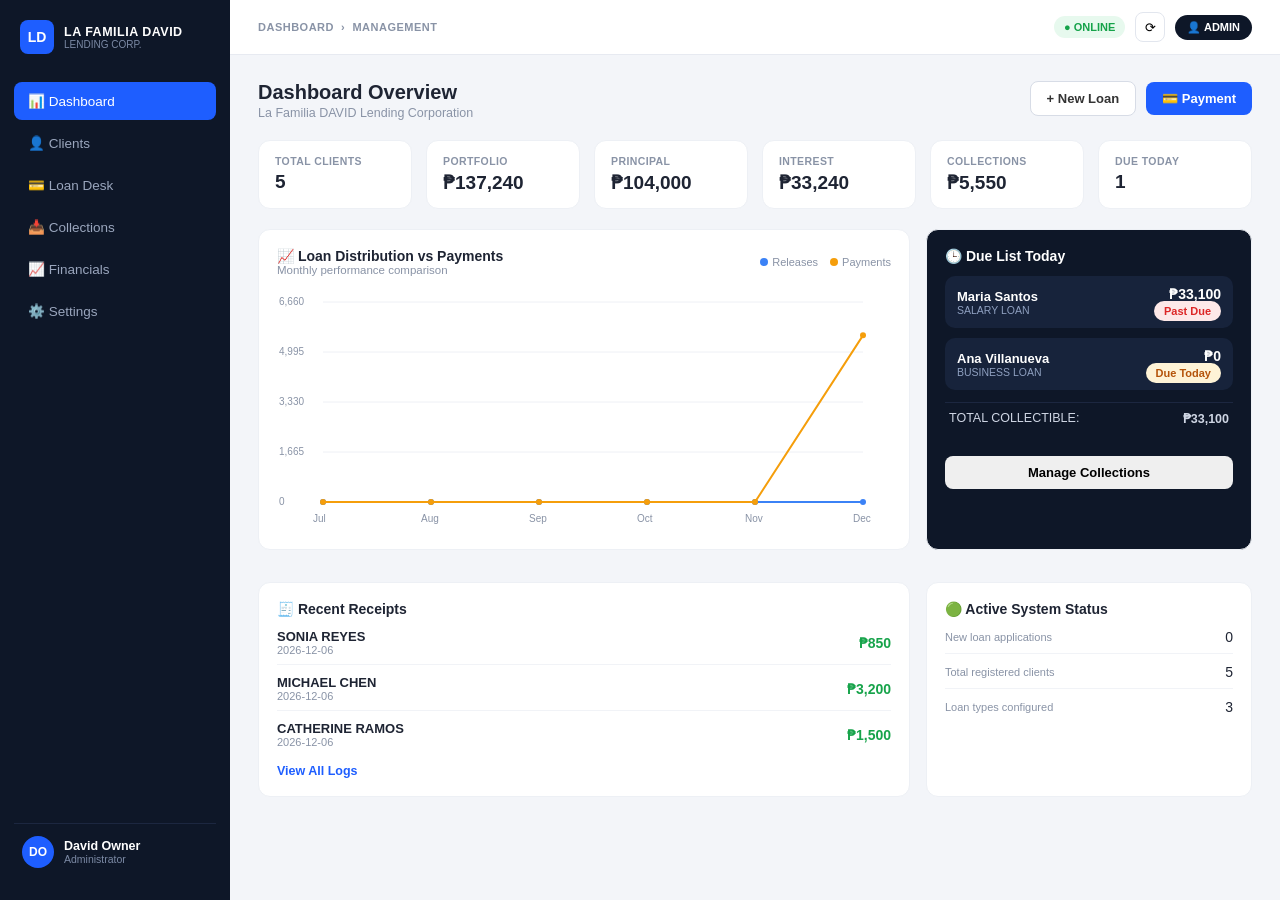
==== index.html @ 4ecd2c95 "Add files via upload" ====
<!DOCTYPE html>
<html lang="en">
<head>
<meta charset="UTF-8">
<meta name="viewport" content="width=device-width, initial-scale=1.0">
<title>La Familia David Lending Corp</title>
<link rel="stylesheet" href="style.css">
</head>
<body>
<div class="app">

  <!-- SIDEBAR -->
  <aside class="sidebar">
    <div class="brand">
      <div class="brand-logo">LD</div>
      <div class="brand-text">
        <div class="brand-title">LA FAMILIA DAVID</div>
        <div class="brand-sub">LENDING CORP.</div>
      </div>
    </div>
    <nav class="nav">
      <button class="nav-item active" data-view="dashboard">📊 Dashboard</button>
      <button class="nav-item" data-view="clients">👤 Clients</button>
      <button class="nav-item" data-view="loandesk">💳 Loan Desk</button>
      <button class="nav-item" data-view="collections">📥 Collections</button>
      <button class="nav-item" data-view="financials">📈 Financials</button>
      <button class="nav-item" data-view="settings">⚙️ Settings</button>
    </nav>
    <div class="sidebar-footer">
      <div class="avatar">DO</div>
      <div>
        <div class="footer-name">David Owner</div>
        <div class="footer-role">Administrator</div>
      </div>
    </div>
  </aside>

  <!-- MAIN -->
  <main class="main">
    <header class="topbar">
      <div class="breadcrumb" id="breadcrumb">DASHBOARD &nbsp;›&nbsp; MANAGEMENT</div>
      <div class="topbar-right">
        <span class="status-pill">● ONLINE</span>
        <button class="icon-btn" id="refreshBtn" title="Refresh">⟳</button>
        <span class="admin-pill">👤 ADMIN</span>
      </div>
    </header>

    <!-- DASHBOARD VIEW -->
    <section class="view active" id="view-dashboard">
      <div class="view-header">
        <div>
          <h1>Dashboard Overview</h1>
          <p class="subtitle">La Familia DAVID Lending Corporation</p>
        </div>
        <div class="header-actions">
          <button class="btn btn-outline" id="btnNewLoanTop">+ New Loan</button>
          <button class="btn btn-primary" id="btnPaymentTop">💳 Payment</button>
        </div>
      </div>

      <div class="stat-grid" id="statGrid"></div>

      <div class="grid-2">
        <div class="card">
          <div class="card-head">
            <div>
              <div class="card-title">📈 Loan Distribution vs Payments</div>
              <div class="card-sub">Monthly performance comparison</div>
            </div>
            <div class="legend">
              <span><i class="dot" style="background:#3b82f6"></i>Releases</span>
              <span><i class="dot" style="background:#f59e0b"></i>Payments</span>
            </div>
          </div>
          <canvas id="mainChart" width="600" height="240"></canvas>
        </div>

        <div class="card dark-card">
          <div class="card-head">
            <div class="card-title">🕒 Due List Today</div>
          </div>
          <div id="dueListToday" class="due-list"></div>
          <div class="due-total" id="dueTotal"></div>
          <button class="btn btn-block" data-view="collections">Manage Collections</button>
        </div>
      </div>

      <div class="grid-2">
        <div class="card">
          <div class="card-head"><div class="card-title">🧾 Recent Receipts</div></div>
          <div id="recentReceipts" class="list"></div>
          <button class="link-btn" data-view="collections">View All Logs</button>
        </div>
        <div class="card">
          <div class="card-head"><div class="card-title">🟢 Active System Status</div></div>
          <div id="systemStatus" class="list"></div>
        </div>
      </div>
    </section>

    <!-- CLIENTS VIEW -->
    <section class="view" id="view-clients">
      <div class="view-header">
        <div>
          <h1>Clients Registry</h1>
          <p class="subtitle" id="clientCountText">0 Registered Accounts</p>
        </div>
        <div class="header-actions">
          <input type="text" class="search-input" id="clientSearch" placeholder="🔍 Search...">
          <select id="clientTypeFilter"><option value="all">All Types</option></select>
          <select id="clientStatusFilter"><option value="all">All Status</option></select>
          <button class="btn btn-primary" id="btnAddClient">+ Add Client</button>
        </div>
      </div>
      <div class="card table-card">
        <table>
          <thead>
            <tr><th>Client Name</th><th>Address & Contact</th><th>Classification</th><th>Status</th><th>Outstanding</th><th>Actions</th></tr>
          </thead>
          <tbody id="clientsTableBody"></tbody>
        </table>
      </div>
    </section>

    <!-- LOAN DESK VIEW -->
    <section class="view" id="view-loandesk">
      <div class="view-header">
        <div>
          <h1>Loan Desk</h1>
          <p class="subtitle">Monitoring & Disbursement</p>
        </div>
        <div class="header-actions">
          <input type="text" class="search-input" id="loanSearch" placeholder="🔍 Search loans...">
          <button class="btn btn-primary" id="btnCreateLoan">Create Loan</button>
        </div>
      </div>
      <div class="tabs" id="loanTabs">
        <button class="tab active" data-tab="current">Current</button>
        <button class="tab" data-tab="past_due">Past Due</button>
        <button class="tab" data-tab="application">Applications</button>
        <button class="tab" data-tab="Business Loan">Business</button>
        <button class="tab" data-tab="Salary Loan">Salary</button>
        <button class="tab" data-tab="Group Loan">Group</button>
      </div>
      <div class="card table-card">
        <table>
          <thead>
            <tr><th>Reference</th><th>Borrower</th><th>Type</th><th>Principal</th><th>Collected</th><th>Outstanding</th><th>Status</th><th>Actions</th></tr>
          </thead>
          <tbody id="loansTableBody"></tbody>
        </table>
      </div>
    </section>

    <!-- COLLECTIONS VIEW -->
    <section class="view" id="view-collections">
      <div class="view-header">
        <div>
          <h1>Collection Hub</h1>
          <p class="subtitle">Record Receipt & Sync Ledger</p>
        </div>
      </div>
      <div class="grid-2">
        <div class="card">
          <div class="card-head"><div class="card-title">📄 Receipt Entry</div></div>
          <label class="field-label">Select Borrower</label>
          <select id="paySelectLoan"></select>
          <div class="grid-2-inline">
            <div>
              <label class="field-label">Amount (₱)</label>
              <input type="number" id="payAmount" min="0" step="0.01" placeholder="0.00">
            </div>
            <div>
              <label class="field-label">Method</label>
              <select id="payMethod">
                <option>Cash Depot</option>
                <option>GCash Transfer</option>
                <option>Bank Transfer</option>
                <option>Check</option>
              </select>
            </div>
          </div>
          <button class="btn btn-primary btn-block" id="btnAuthorizeEntry">Authorize Entry</button>
        </div>
        <div class="card">
          <div class="card-head">
            <div class="card-title">🕘 Recent History</div>
            <span class="live-log">● LIVE LOG</span>
          </div>
          <div id="collectionHistory" class="list"></div>
          <button class="link-btn" id="viewFullLog">View Full Log</button>
        </div>
      </div>
    </section>

    <!-- FINANCIALS VIEW -->
    <section class="view" id="view-financials">
      <div class="view-header">
        <div>
          <h1>Business Reports</h1>
          <p class="subtitle">La Familia DAVID • Simple Financial Overview</p>
        </div>
        <div class="header-actions">
          <button class="btn btn-outline" id="btnExportCSV">📄 CSV</button>
          <button class="btn btn-dark" id="btnExportPDF">🖨 PDF</button>
        </div>
      </div>
      <div class="tabs" id="finTabs">
        <button class="tab active" data-fin="general">General Summary</button>
        <button class="tab" data-fin="business">Business Loans</button>
        <button class="tab" data-fin="salary">Salary Loans</button>
        <button class="tab" data-fin="group">Group Matrix</button>
        <button class="tab" data-fin="terms">Financial Terms</button>
        <button class="tab" data-fin="clientlist">Client List</button>
      </div>
      <div class="stat-grid" id="finStatGrid"></div>
      <div class="card table-card" id="finTableWrap">
        <div class="card-head"><div class="card-title">📊 Summary Matrix</div><div class="card-sub">Business performance by category</div></div>
        <table id="finTable"><thead></thead><tbody></tbody></table>
      </div>
    </section>

    <!-- SETTINGS VIEW -->
    <section class="view" id="view-settings">
      <div class="view-header">
        <div>
          <h1>System Configuration</h1>
          <p class="subtitle">Manage business rules, interest rates, and system security</p>
        </div>
      </div>
      <div class="grid-2">
        <div class="card">
          <div class="card-head"><div class="card-title">🏢 Business Profile</div></div>
          <div class="grid-2-inline">
            <div><label class="field-label">Corporation Name</label><input id="setCompanyName"></div>
            <div><label class="field-label">Business TIN</label><input id="setTIN"></div>
          </div>
          <label class="field-label">Office Address</label>
          <input id="setAddress">

          <div class="card-head" style="margin-top:20px"><div class="card-title">💰 Financial Controls</div></div>
          <div class="grid-3-inline">
            <div><label class="field-label">Interest Rate (%)</label><input type="number" id="setInterestRate" step="0.1"></div>
            <div><label class="field-label">Penalty (%)</label><input type="number" id="setPenaltyRate" step="0.1"></div>
            <div><label class="field-label">Grace Period (Days)</label><input type="number" id="setGracePeriod"></div>
          </div>

          <div class="card-head" style="margin-top:20px"><div class="card-title">🗂 Manage Loan Types</div></div>
          <div id="loanTypesList"></div>
          <div class="add-type-row">
            <input id="newLoanType" placeholder="+ Add new loan category">
            <button class="btn btn-outline" id="btnAddLoanType">Add</button>
          </div>
          <button class="btn btn-dark btn-block" id="btnSaveSettings" style="margin-top:20px">Save All Changes</button>
        </div>

        <div>
          <div class="card">
            <div class="card-head"><div class="card-title">🔒 System Security</div></div>
            <div class="toggle-row">
              <div><b>Auto-Backup</b><div class="field-sub">Daily at 12:00 AM</div></div>
              <label class="switch"><input type="checkbox" id="setAutoBackup"><span class="slider"></span></label>
            </div>
            <div class="toggle-row">
              <div><b>Cloud Sync</b><div class="field-sub">Offline Data Storage</div></div>
              <label class="switch"><input type="checkbox" id="setCloudSync"><span class="slider"></span></label>
            </div>
            <button class="btn btn-primary btn-block" id="btnChangePassword">Change Admin Password</button>
            <button class="btn btn-outline btn-block" id="btnVerifySystems">Verify All Systems</button>
          </div>
          <div class="card">
            <div class="card-head"><div class="card-title">💾 Data Management</div></div>
            <button class="row-btn" id="btnExportAll">Export All Data <span>📤</span></button>
            <button class="row-btn" id="btnImportAll">Import Records <span>📥</span></button>
            <input type="file" id="importFile" accept="application/json" style="display:none">
            <button class="row-btn danger" id="btnFactoryReset">Factory Reset <span>⚠️</span></button>
          </div>
        </div>
      </div>
    </section>
  </main>
</div>

<div id="modalRoot"></div>

<script src="script.js"></script>
</body>
</html>
---- style.css ----
* { box-sizing: border-box; margin: 0; padding: 0; }
body {
  font-family: 'Segoe UI', Roboto, Arial, sans-serif;
  background: #f3f5f9;
  color: #1e2433;
  font-size: 14px;
}
.app { display: flex; min-height: 100vh; }

/* SIDEBAR */
.sidebar {
  width: 230px;
  background: #0e1728;
  color: #cfd6e4;
  display: flex;
  flex-direction: column;
  flex-shrink: 0;
  padding: 20px 14px;
}
.brand { display: flex; align-items: center; gap: 10px; margin-bottom: 28px; padding: 0 6px; }
.brand-logo { background: #1e5eff; color: #fff; font-weight: 700; width: 34px; height: 34px; border-radius: 8px; display: flex; align-items: center; justify-content: center; }
.brand-title { font-weight: 700; font-size: 12.5px; letter-spacing: .5px; color: #fff; }
.brand-sub { font-size: 10px; color: #7c8aa5; }
.nav { display: flex; flex-direction: column; gap: 4px; flex: 1; }
.nav-item {
  background: none; border: none; color: #9aa6bd; text-align: left;
  padding: 11px 14px; border-radius: 8px; cursor: pointer; font-size: 13.5px;
  display: flex; align-items: center; gap: 10px;
}
.nav-item:hover { background: #17233b; color: #fff; }
.nav-item.active { background: #1e5eff; color: #fff; }
.sidebar-footer { display: flex; align-items: center; gap: 10px; padding: 12px 8px; border-top: 1px solid #1c2740; margin-top: 10px; }
.avatar { width: 32px; height: 32px; border-radius: 50%; background: #1e5eff; color: #fff; display: flex; align-items: center; justify-content: center; font-size: 12px; font-weight: 700; }
.footer-name { font-size: 12.5px; color: #fff; font-weight: 600; }
.footer-role { font-size: 10.5px; color: #7c8aa5; }

/* MAIN */
.main { flex: 1; display: flex; flex-direction: column; min-width: 0; }
.topbar { background: #fff; padding: 12px 28px; display: flex; justify-content: space-between; align-items: center; border-bottom: 1px solid #e7eaf1; }
.breadcrumb { font-size: 11px; letter-spacing: .5px; color: #8993a6; font-weight: 600; }
.topbar-right { display: flex; align-items: center; gap: 10px; }
.status-pill { background: #e7f9ee; color: #16a34a; font-size: 11px; font-weight: 700; padding: 5px 10px; border-radius: 20px; }
.icon-btn { border: 1px solid #e2e6ee; background: #fff; border-radius: 8px; width: 30px; height: 30px; cursor: pointer; }
.admin-pill { background: #0e1728; color: #fff; font-size: 11px; font-weight: 600; padding: 6px 12px; border-radius: 20px; }

.view { display: none; padding: 26px 28px 60px; }
.view.active { display: block; }
.view-header { display: flex; justify-content: space-between; align-items: flex-start; flex-wrap: wrap; gap: 12px; margin-bottom: 20px; }
.view-header h1 { font-size: 20px; font-weight: 700; }
.subtitle { color: #8993a6; font-size: 12.5px; margin-top: 2px; }
.header-actions { display: flex; gap: 10px; flex-wrap: wrap; align-items: center; }

.btn { border: none; cursor: pointer; padding: 9px 16px; border-radius: 8px; font-size: 13px; font-weight: 600; }
.btn-primary { background: #1e5eff; color: #fff; }
.btn-outline { background: #fff; border: 1px solid #d7dce6; color: #333; }
.btn-dark { background: #0e1728; color: #fff; }
.btn-block { width: 100%; margin-top: 12px; }
.link-btn { background: none; border: none; color: #1e5eff; font-size: 12.5px; font-weight: 600; cursor: pointer; margin-top: 8px; display: block; }

.search-input, select, input[type=text], input[type=number] {
  padding: 8px 12px; border: 1px solid #d7dce6; border-radius: 8px; font-size: 13px; background: #fff;
}
input, select { width: 100%; margin-bottom: 10px; }
.header-actions .search-input, .header-actions select { width: auto; margin-bottom: 0; }

.stat-grid { display: grid; grid-template-columns: repeat(auto-fit, minmax(140px,1fr)); gap: 14px; margin-bottom: 20px; }
.stat-card { background: #fff; border-radius: 12px; padding: 14px 16px; border: 1px solid #edf0f5; }
.stat-label { font-size: 10.5px; color: #8993a6; font-weight: 700; letter-spacing: .4px; }
.stat-value { font-size: 19px; font-weight: 700; margin-top: 4px; }

.grid-2 { display: grid; grid-template-columns: 2fr 1fr; gap: 16px; margin-bottom: 16px; }
.grid-2-inline { display: grid; grid-template-columns: 1fr 1fr; gap: 12px; }
.grid-3-inline { display: grid; grid-template-columns: 1fr 1fr 1fr; gap: 12px; }
@media (max-width: 900px) { .grid-2, .grid-2-inline, .grid-3-inline { grid-template-columns: 1fr; } }

.card { background: #fff; border-radius: 12px; padding: 18px; border: 1px solid #edf0f5; margin-bottom: 16px; }
.card-head { display: flex; justify-content: space-between; align-items: center; margin-bottom: 12px; }
.card-title { font-weight: 700; font-size: 14px; }
.card-sub { font-size: 11.5px; color: #8993a6; }
.dark-card { background: #0e1728; color: #fff; }
.legend { display: flex; gap: 12px; font-size: 11px; color: #8993a6; }
.dot { display: inline-block; width: 8px; height: 8px; border-radius: 50%; margin-right: 4px; }

.due-list { display: flex; flex-direction: column; gap: 10px; margin-bottom: 12px; }
.due-item { background: #17233b; border-radius: 10px; padding: 10px 12px; display: flex; justify-content: space-between; align-items: center; }
.due-name { font-weight: 700; font-size: 13px; }
.due-sub { font-size: 10.5px; color: #8fa0c0; }
.due-amt { font-weight: 700; }
.due-total { display: flex; justify-content: space-between; padding: 8px 4px; font-size: 12.5px; color: #cfd6e4; border-top: 1px solid #1c2740; margin-bottom: 10px; }

.list { display: flex; flex-direction: column; gap: 10px; }
.list-row { display: flex; justify-content: space-between; align-items: center; border-bottom: 1px solid #f1f3f7; padding-bottom: 8px; }
.list-row:last-child { border-bottom: none; }
.list-name { font-weight: 600; font-size: 13px; }
.list-sub { font-size: 11px; color: #8993a6; }
.list-amt { font-weight: 700; color: #16a34a; }

table { width: 100%; border-collapse: collapse; font-size: 13px; }
th { text-align: left; font-size: 10.5px; color: #8993a6; text-transform: uppercase; letter-spacing: .3px; padding: 10px 12px; border-bottom: 1px solid #eef0f5; }
td { padding: 12px; border-bottom: 1px solid #f4f5f9; vertical-align: middle; }
.table-card { padding: 8px 18px 16px; overflow-x: auto; }

.badge { padding: 4px 10px; border-radius: 20px; font-size: 11px; font-weight: 700; }
.badge-current { background: #e7f9ee; color: #16a34a; }
.badge-past_due { background: #fde8e8; color: #dc2626; }
.badge-fully_paid { background: #e9edf5; color: #475569; }
.badge-due_today { background: #fef3d6; color: #b45309; }
.badge-partial_payment { background: #e6f0ff; color: #1e5eff; }
.badge-application { background: #f1e9ff; color: #7c3aed; }

.action-btn { background: #0e1728; color: #fff; border: none; padding: 6px 12px; border-radius: 6px; font-size: 11.5px; cursor: pointer; margin-right: 4px; }
.action-btn.secondary { background: #f1f3f7; color: #333; }

.tabs { display: flex; gap: 6px; margin-bottom: 14px; flex-wrap: wrap; }
.tab { background: #fff; border: 1px solid #e2e6ee; padding: 7px 14px; border-radius: 20px; font-size: 12.5px; cursor: pointer; font-weight: 600; color: #555; }
.tab.active { background: #0e1728; color: #fff; border-color: #0e1728; }

.field-label { font-size: 11.5px; font-weight: 700; color: #555; display: block; margin-bottom: 6px; }
.field-sub { font-size: 11px; color: #8993a6; }
.toggle-row { display: flex; justify-content: space-between; align-items: center; padding: 10px 0; border-bottom: 1px solid #f1f3f7; }
.switch { position: relative; display: inline-block; width: 42px; height: 22px; }
.switch input { opacity: 0; width: 0; height: 0; }
.slider { position: absolute; cursor: pointer; inset: 0; background: #d7dce6; border-radius: 20px; transition: .2s; }
.slider::before { content: ""; position: absolute; height: 16px; width: 16px; left: 3px; bottom: 3px; background: #fff; border-radius: 50%; transition: .2s; }
input:checked + .slider { background: #1e5eff; }
input:checked + .slider::before { transform: translateX(20px); }

.row-btn { width: 100%; text-align: left; background: #f7f8fb; border: none; padding: 12px 14px; border-radius: 8px; margin-bottom: 8px; cursor: pointer; font-size: 13px; font-weight: 600; display: flex; justify-content: space-between; }
.row-btn.danger { color: #dc2626; background: #fdeeee; }

.loan-type-row { display: flex; justify-content: space-between; align-items: center; background: #f7f8fb; padding: 9px 12px; border-radius: 8px; margin-bottom: 8px; }
.loan-type-row button { background: none; border: none; color: #dc2626; cursor: pointer; font-size: 13px; }
.add-type-row { display: flex; gap: 8px; }
.add-type-row input { margin-bottom: 0; }

.live-log { font-size: 10px; color: #16a34a; font-weight: 700; }

/* MODAL */
.modal-overlay { position: fixed; inset: 0; background: rgba(10,15,25,.55); display: flex; align-items: center; justify-content: center; z-index: 999; }
.modal-box { background: #fff; border-radius: 14px; padding: 24px; width: 420px; max-width: 92vw; max-height: 88vh; overflow-y: auto; }
.modal-box h2 { font-size: 17px; margin-bottom: 16px; }
.modal-actions { display: flex; gap: 10px; justify-content: flex-end; margin-top: 16px; }
.modal-close { float: right; background: none; border: none; font-size: 18px; cursor: pointer; color: #8993a6; }

.ledger-row { display: flex; justify-content: space-between; padding: 8px 0; border-bottom: 1px solid #f1f3f7; font-size: 12.5px; }
.ledger-section-title { font-weight: 700; font-size: 12.5px; margin: 14px 0 6px; color: #555; }
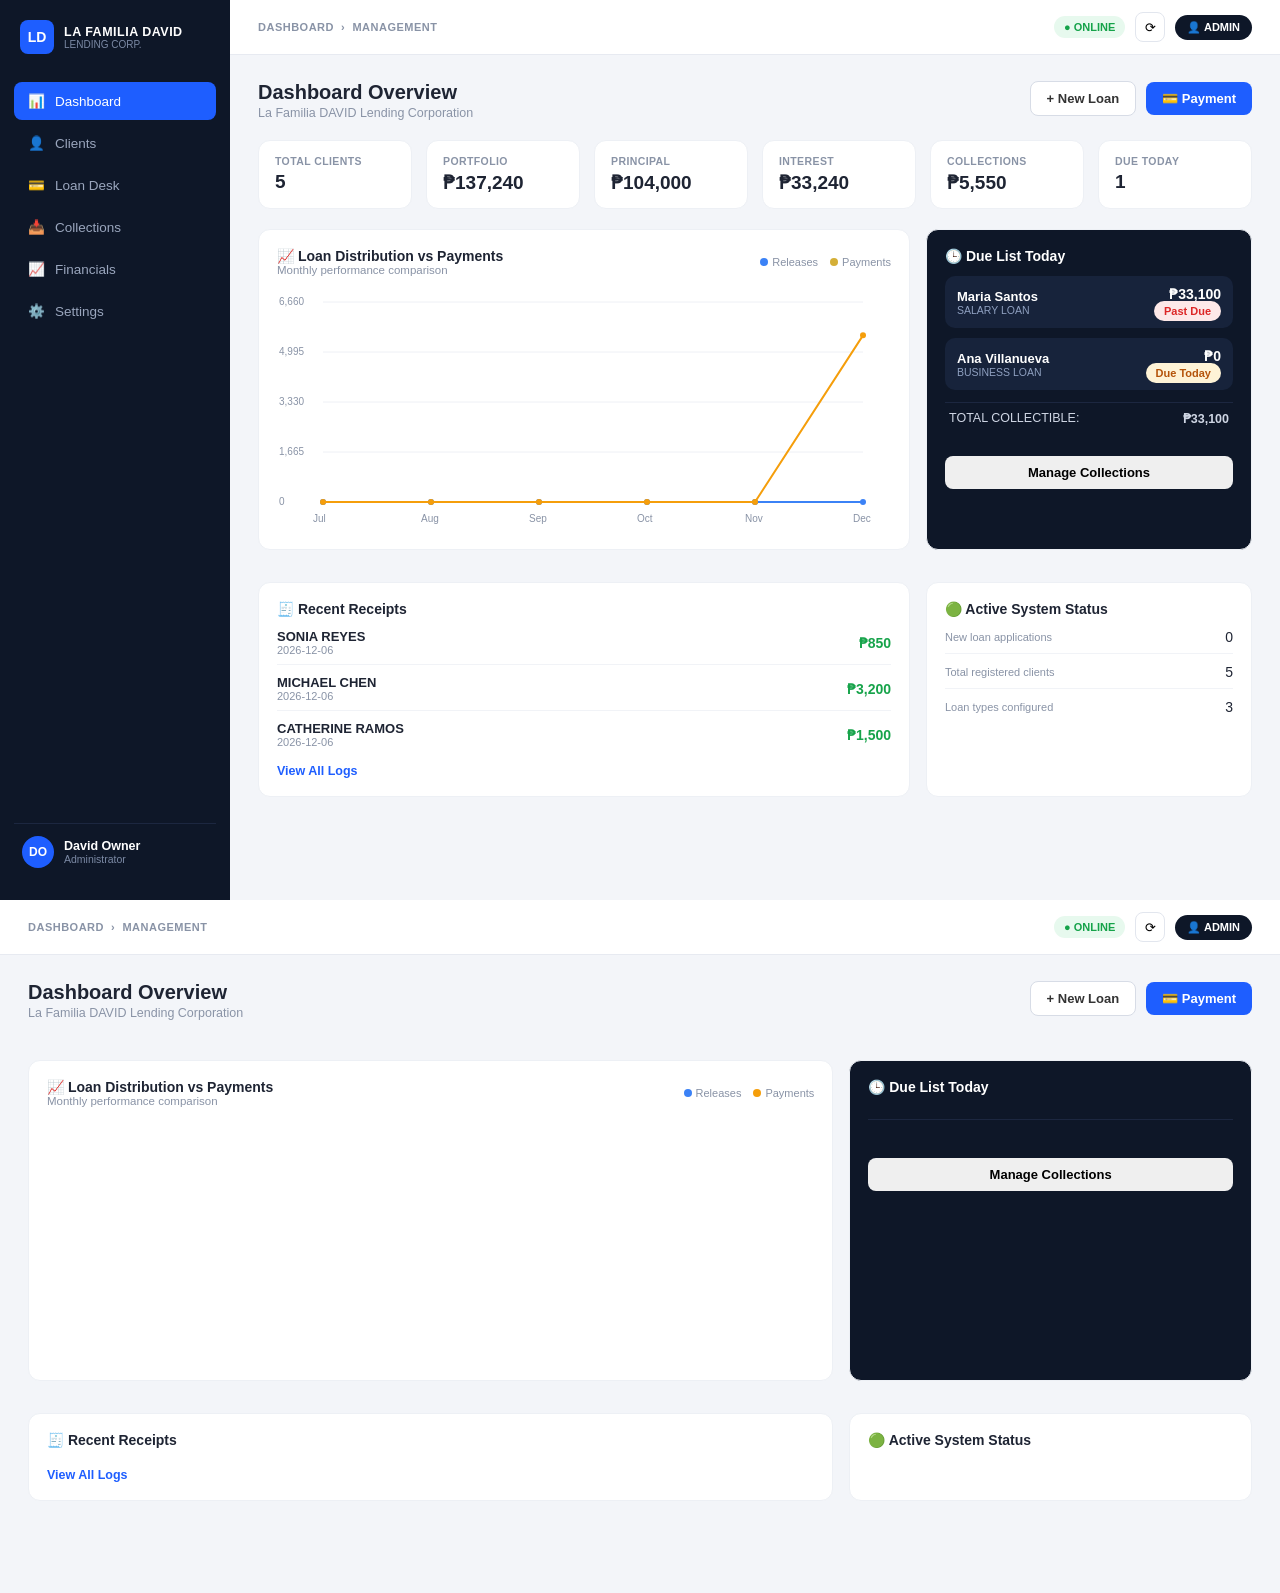
==== commit c7e7eaf9: "Update index.html" ====
--- a/index.html
+++ b/index.html
@@ -4,6 +4,9 @@
 <meta charset="UTF-8">
 <meta name="viewport" content="width=device-width, initial-scale=1.0">
 <title>La Familia David Lending Corp</title>
+<link rel="icon" href="data:,">
+<link rel="preconnect" href="https://fonts.googleapis.com">
+<link rel="stylesheet" href="https://fonts.googleapis.com/css2?family=Sora:wght@600;700;800&family=Inter:wght@400;500;600;700&display=swap">
 <link rel="stylesheet" href="style.css">
 </head>
 <body>
@@ -19,12 +22,12 @@
       </div>
     </div>
     <nav class="nav">
-      <button class="nav-item active" data-view="dashboard">📊 Dashboard</button>
-      <button class="nav-item" data-view="clients">👤 Clients</button>
-      <button class="nav-item" data-view="loandesk">💳 Loan Desk</button>
-      <button class="nav-item" data-view="collections">📥 Collections</button>
-      <button class="nav-item" data-view="financials">📈 Financials</button>
-      <button class="nav-item" data-view="settings">⚙️ Settings</button>
+      <button class="nav-item active" data-view="dashboard"><span class="nav-ic">📊</span>Dashboard</button>
+      <button class="nav-item" data-view="clients"><span class="nav-ic">👤</span>Clients</button>
+      <button class="nav-item" data-view="loandesk"><span class="nav-ic">💳</span>Loan Desk</button>
+      <button class="nav-item" data-view="collections"><span class="nav-ic">📥</span>Collections</button>
+      <button class="nav-item" data-view="financials"><span class="nav-ic">📈</span>Financials</button>
+      <button class="nav-item" data-view="settings"><span class="nav-ic">⚙️</span>Settings</button>
     </nav>
     <div class="sidebar-footer">
       <div class="avatar">DO</div>
@@ -70,7 +73,7 @@
             </div>
             <div class="legend">
               <span><i class="dot" style="background:#3b82f6"></i>Releases</span>
-              <span><i class="dot" style="background:#f59e0b"></i>Payments</span>
+              <span><i class="dot" style="background:#d4af37"></i>Payments</span>
             </div>
           </div>
           <canvas id="mainChart" width="600" height="240"></canvas>
@@ -162,7 +165,7 @@
         </div>
       </div>
       <div class="grid-2">
-        <div class="card">
+        <div class="card receipt-card">
           <div class="card-head"><div class="card-title">📄 Receipt Entry</div></div>
           <label class="field-label">Select Borrower</label>
           <select id="paySelectLoan"></select>
@@ -286,4 +289,256 @@
 
 <script src="script.js"></script>
 </body>
-</html>+            </html>
+  <!-- MAIN -->
+  <main class="main">
+    <header class="topbar">
+      <div class="breadcrumb" id="breadcrumb">DASHBOARD &nbsp;›&nbsp; MANAGEMENT</div>
+      <div class="topbar-right">
+        <span class="status-pill">● ONLINE</span>
+        <button class="icon-btn" id="refreshBtn" title="Refresh">⟳</button>
+        <span class="admin-pill">👤 ADMIN</span>
+      </div>
+    </header>
+
+    <!-- DASHBOARD VIEW -->
+    <section class="view active" id="view-dashboard">
+      <div class="view-header">
+        <div>
+          <h1>Dashboard Overview</h1>
+          <p class="subtitle">La Familia DAVID Lending Corporation</p>
+        </div>
+        <div class="header-actions">
+          <button class="btn btn-outline" id="btnNewLoanTop">+ New Loan</button>
+          <button class="btn btn-primary" id="btnPaymentTop">💳 Payment</button>
+        </div>
+      </div>
+
+      <div class="stat-grid" id="statGrid"></div>
+
+      <div class="grid-2">
+        <div class="card">
+          <div class="card-head">
+            <div>
+              <div class="card-title">📈 Loan Distribution vs Payments</div>
+              <div class="card-sub">Monthly performance comparison</div>
+            </div>
+            <div class="legend">
+              <span><i class="dot" style="background:#3b82f6"></i>Releases</span>
+              <span><i class="dot" style="background:#f59e0b"></i>Payments</span>
+            </div>
+          </div>
+          <canvas id="mainChart" width="600" height="240"></canvas>
+        </div>
+
+        <div class="card dark-card">
+          <div class="card-head">
+            <div class="card-title">🕒 Due List Today</div>
+          </div>
+          <div id="dueListToday" class="due-list"></div>
+          <div class="due-total" id="dueTotal"></div>
+          <button class="btn btn-block" data-view="collections">Manage Collections</button>
+        </div>
+      </div>
+
+      <div class="grid-2">
+        <div class="card">
+          <div class="card-head"><div class="card-title">🧾 Recent Receipts</div></div>
+          <div id="recentReceipts" class="list"></div>
+          <button class="link-btn" data-view="collections">View All Logs</button>
+        </div>
+        <div class="card">
+          <div class="card-head"><div class="card-title">🟢 Active System Status</div></div>
+          <div id="systemStatus" class="list"></div>
+        </div>
+      </div>
+    </section>
+
+    <!-- CLIENTS VIEW -->
+    <section class="view" id="view-clients">
+      <div class="view-header">
+        <div>
+          <h1>Clients Registry</h1>
+          <p class="subtitle" id="clientCountText">0 Registered Accounts</p>
+        </div>
+        <div class="header-actions">
+          <input type="text" class="search-input" id="clientSearch" placeholder="🔍 Search...">
+          <select id="clientTypeFilter"><option value="all">All Types</option></select>
+          <select id="clientStatusFilter"><option value="all">All Status</option></select>
+          <button class="btn btn-primary" id="btnAddClient">+ Add Client</button>
+        </div>
+      </div>
+      <div class="card table-card">
+        <table>
+          <thead>
+            <tr><th>Client Name</th><th>Address & Contact</th><th>Classification</th><th>Status</th><th>Outstanding</th><th>Actions</th></tr>
+          </thead>
+          <tbody id="clientsTableBody"></tbody>
+        </table>
+      </div>
+    </section>
+
+    <!-- LOAN DESK VIEW -->
+    <section class="view" id="view-loandesk">
+      <div class="view-header">
+        <div>
+          <h1>Loan Desk</h1>
+          <p class="subtitle">Monitoring & Disbursement</p>
+        </div>
+        <div class="header-actions">
+          <input type="text" class="search-input" id="loanSearch" placeholder="🔍 Search loans...">
+          <button class="btn btn-primary" id="btnCreateLoan">Create Loan</button>
+        </div>
+      </div>
+      <div class="tabs" id="loanTabs">
+        <button class="tab active" data-tab="current">Current</button>
+        <button class="tab" data-tab="past_due">Past Due</button>
+        <button class="tab" data-tab="application">Applications</button>
+        <button class="tab" data-tab="Business Loan">Business</button>
+        <button class="tab" data-tab="Salary Loan">Salary</button>
+        <button class="tab" data-tab="Group Loan">Group</button>
+      </div>
+      <div class="card table-card">
+        <table>
+          <thead>
+            <tr><th>Reference</th><th>Borrower</th><th>Type</th><th>Principal</th><th>Collected</th><th>Outstanding</th><th>Status</th><th>Actions</th></tr>
+          </thead>
+          <tbody id="loansTableBody"></tbody>
+        </table>
+      </div>
+    </section>
+
+    <!-- COLLECTIONS VIEW -->
+    <section class="view" id="view-collections">
+      <div class="view-header">
+        <div>
+          <h1>Collection Hub</h1>
+          <p class="subtitle">Record Receipt & Sync Ledger</p>
+        </div>
+      </div>
+      <div class="grid-2">
+        <div class="card">
+          <div class="card-head"><div class="card-title">📄 Receipt Entry</div></div>
+          <label class="field-label">Select Borrower</label>
+          <select id="paySelectLoan"></select>
+          <div class="grid-2-inline">
+            <div>
+              <label class="field-label">Amount (₱)</label>
+              <input type="number" id="payAmount" min="0" step="0.01" placeholder="0.00">
+            </div>
+            <div>
+              <label class="field-label">Method</label>
+              <select id="payMethod">
+                <option>Cash Depot</option>
+                <option>GCash Transfer</option>
+                <option>Bank Transfer</option>
+                <option>Check</option>
+              </select>
+            </div>
+          </div>
+          <button class="btn btn-primary btn-block" id="btnAuthorizeEntry">Authorize Entry</button>
+        </div>
+        <div class="card">
+          <div class="card-head">
+            <div class="card-title">🕘 Recent History</div>
+            <span class="live-log">● LIVE LOG</span>
+          </div>
+          <div id="collectionHistory" class="list"></div>
+          <button class="link-btn" id="viewFullLog">View Full Log</button>
+        </div>
+      </div>
+    </section>
+
+    <!-- FINANCIALS VIEW -->
+    <section class="view" id="view-financials">
+      <div class="view-header">
+        <div>
+          <h1>Business Reports</h1>
+          <p class="subtitle">La Familia DAVID • Simple Financial Overview</p>
+        </div>
+        <div class="header-actions">
+          <button class="btn btn-outline" id="btnExportCSV">📄 CSV</button>
+          <button class="btn btn-dark" id="btnExportPDF">🖨 PDF</button>
+        </div>
+      </div>
+      <div class="tabs" id="finTabs">
+        <button class="tab active" data-fin="general">General Summary</button>
+        <button class="tab" data-fin="business">Business Loans</button>
+        <button class="tab" data-fin="salary">Salary Loans</button>
+        <button class="tab" data-fin="group">Group Matrix</button>
+        <button class="tab" data-fin="terms">Financial Terms</button>
+        <button class="tab" data-fin="clientlist">Client List</button>
+      </div>
+      <div class="stat-grid" id="finStatGrid"></div>
+      <div class="card table-card" id="finTableWrap">
+        <div class="card-head"><div class="card-title">📊 Summary Matrix</div><div class="card-sub">Business performance by category</div></div>
+        <table id="finTable"><thead></thead><tbody></tbody></table>
+      </div>
+    </section>
+
+    <!-- SETTINGS VIEW -->
+    <section class="view" id="view-settings">
+      <div class="view-header">
+        <div>
+          <h1>System Configuration</h1>
+          <p class="subtitle">Manage business rules, interest rates, and system security</p>
+        </div>
+      </div>
+      <div class="grid-2">
+        <div class="card">
+          <div class="card-head"><div class="card-title">🏢 Business Profile</div></div>
+          <div class="grid-2-inline">
+            <div><label class="field-label">Corporation Name</label><input id="setCompanyName"></div>
+            <div><label class="field-label">Business TIN</label><input id="setTIN"></div>
+          </div>
+          <label class="field-label">Office Address</label>
+          <input id="setAddress">
+
+          <div class="card-head" style="margin-top:20px"><div class="card-title">💰 Financial Controls</div></div>
+          <div class="grid-3-inline">
+            <div><label class="field-label">Interest Rate (%)</label><input type="number" id="setInterestRate" step="0.1"></div>
+            <div><label class="field-label">Penalty (%)</label><input type="number" id="setPenaltyRate" step="0.1"></div>
+            <div><label class="field-label">Grace Period (Days)</label><input type="number" id="setGracePeriod"></div>
+          </div>
+
+          <div class="card-head" style="margin-top:20px"><div class="card-title">🗂 Manage Loan Types</div></div>
+          <div id="loanTypesList"></div>
+          <div class="add-type-row">
+            <input id="newLoanType" placeholder="+ Add new loan category">
+            <button class="btn btn-outline" id="btnAddLoanType">Add</button>
+          </div>
+          <button class="btn btn-dark btn-block" id="btnSaveSettings" style="margin-top:20px">Save All Changes</button>
+        </div>
+
+        <div>
+          <div class="card">
+            <div class="card-head"><div class="card-title">🔒 System Security</div></div>
+            <div class="toggle-row">
+              <div><b>Auto-Backup</b><div class="field-sub">Daily at 12:00 AM</div></div>
+              <label class="switch"><input type="checkbox" id="setAutoBackup"><span class="slider"></span></label>
+            </div>
+            <div class="toggle-row">
+              <div><b>Cloud Sync</b><div class="field-sub">Offline Data Storage</div></div>
+              <label class="switch"><input type="checkbox" id="setCloudSync"><span class="slider"></span></label>
+            </div>
+            <button class="btn btn-primary btn-block" id="btnChangePassword">Change Admin Password</button>
+            <button class="btn btn-outline btn-block" id="btnVerifySystems">Verify All Systems</button>
+          </div>
+          <div class="card">
+            <div class="card-head"><div class="card-title">💾 Data Management</div></div>
+            <button class="row-btn" id="btnExportAll">Export All Data <span>📤</span></button>
+            <button class="row-btn" id="btnImportAll">Import Records <span>📥</span></button>
+            <input type="file" id="importFile" accept="application/json" style="display:none">
+            <button class="row-btn danger" id="btnFactoryReset">Factory Reset <span>⚠️</span></button>
+          </div>
+        </div>
+      </div>
+    </section>
+  </main>
+</div>
+
+<div id="modalRoot"></div>
+
+<script src="script.js"></script>
+</body>
+</html>
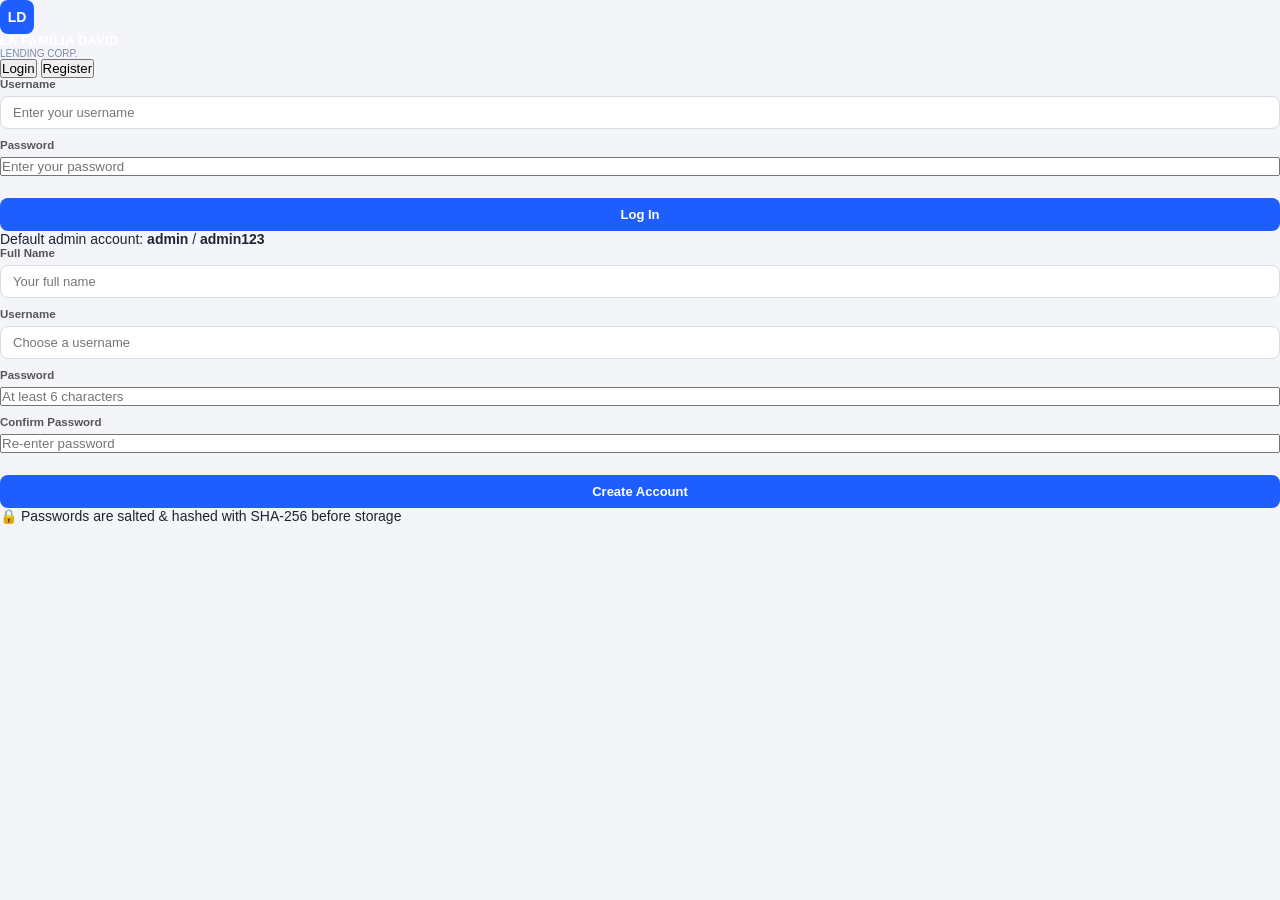
==== commit 04ce1ead: "Update index.html" ====
--- a/index.html
+++ b/index.html
@@ -10,7 +10,52 @@
 <link rel="stylesheet" href="style.css">
 </head>
 <body>
-<div class="app">
+
+<!-- ===================== AUTH SCREEN ===================== -->
+<div id="authScreen" class="auth-screen">
+  <div class="auth-card">
+    <div class="auth-brand">
+      <div class="brand-logo">LD</div>
+      <div class="brand-text">
+        <div class="brand-title">LA FAMILIA DAVID</div>
+        <div class="brand-sub">LENDING CORP.</div>
+      </div>
+    </div>
+
+    <div class="auth-tabs">
+      <button class="auth-tab active" data-auth="login">Login</button>
+      <button class="auth-tab" data-auth="register">Register</button>
+    </div>
+
+    <form id="authLoginForm" class="auth-form active" autocomplete="off">
+      <label class="field-label">Username</label>
+      <input type="text" id="loginUsername" placeholder="Enter your username" autocomplete="username">
+      <label class="field-label">Password</label>
+      <input type="password" id="loginPassword" placeholder="Enter your password" autocomplete="current-password">
+      <div id="loginError" class="auth-error"></div>
+      <button type="submit" class="btn btn-primary btn-block" id="btnLogin">Log In</button>
+      <div class="auth-hint">Default admin account: <b>admin</b> / <b>admin123</b></div>
+    </form>
+
+    <form id="authRegisterForm" class="auth-form" autocomplete="off">
+      <label class="field-label">Full Name</label>
+      <input type="text" id="regName" placeholder="Your full name">
+      <label class="field-label">Username</label>
+      <input type="text" id="regUsername" placeholder="Choose a username" autocomplete="username">
+      <label class="field-label">Password</label>
+      <input type="password" id="regPassword" placeholder="At least 6 characters" autocomplete="new-password">
+      <label class="field-label">Confirm Password</label>
+      <input type="password" id="regPassword2" placeholder="Re-enter password" autocomplete="new-password">
+      <div id="registerError" class="auth-error"></div>
+      <button type="submit" class="btn btn-primary btn-block" id="btnRegister">Create Account</button>
+    </form>
+
+    <div class="auth-footnote">🔒 Passwords are salted &amp; hashed with SHA-256 before storage</div>
+  </div>
+</div>
+
+<!-- ===================== MAIN APP ===================== -->
+<div class="app" id="mainApp" style="display:none">
 
   <!-- SIDEBAR -->
   <aside class="sidebar">
@@ -30,11 +75,12 @@
       <button class="nav-item" data-view="settings"><span class="nav-ic">⚙️</span>Settings</button>
     </nav>
     <div class="sidebar-footer">
-      <div class="avatar">DO</div>
-      <div>
-        <div class="footer-name">David Owner</div>
+      <div class="avatar" id="sessionAvatar">DO</div>
+      <div class="sidebar-user">
+        <div class="footer-name" id="sessionName">David Owner</div>
         <div class="footer-role">Administrator</div>
       </div>
+      <button class="logout-btn" id="btnLogout" title="Log out">⏻</button>
     </div>
   </aside>
 
@@ -236,11 +282,11 @@
         <div class="card">
           <div class="card-head"><div class="card-title">🏢 Business Profile</div></div>
           <div class="grid-2-inline">
-            <div><label class="field-label">Corporation Name</label><input id="setCompanyName"></div>
-            <div><label class="field-label">Business TIN</label><input id="setTIN"></div>
+            <div><label class="field-label">Corporation Name</label><input type="text" id="setCompanyName" placeholder="e.g. La Familia DAVID Lending Corp."></div>
+            <div><label class="field-label">Business TIN</label><input type="text" id="setTIN" placeholder="000-000-000-000"></div>
           </div>
           <label class="field-label">Office Address</label>
-          <input id="setAddress">
+          <input type="text" id="setAddress" placeholder="Street, Barangay, City/Municipality">
 
           <div class="card-head" style="margin-top:20px"><div class="card-title">💰 Financial Controls</div></div>
           <div class="grid-3-inline">
@@ -252,7 +298,7 @@
           <div class="card-head" style="margin-top:20px"><div class="card-title">🗂 Manage Loan Types</div></div>
           <div id="loanTypesList"></div>
           <div class="add-type-row">
-            <input id="newLoanType" placeholder="+ Add new loan category">
+            <input type="text" id="newLoanType" placeholder="+ Add new loan category">
             <button class="btn btn-outline" id="btnAddLoanType">Add</button>
           </div>
           <button class="btn btn-dark btn-block" id="btnSaveSettings" style="margin-top:20px">Save All Changes</button>
@@ -289,256 +335,4 @@
 
 <script src="script.js"></script>
 </body>
-            </html>
-  <!-- MAIN -->
-  <main class="main">
-    <header class="topbar">
-      <div class="breadcrumb" id="breadcrumb">DASHBOARD &nbsp;›&nbsp; MANAGEMENT</div>
-      <div class="topbar-right">
-        <span class="status-pill">● ONLINE</span>
-        <button class="icon-btn" id="refreshBtn" title="Refresh">⟳</button>
-        <span class="admin-pill">👤 ADMIN</span>
-      </div>
-    </header>
-
-    <!-- DASHBOARD VIEW -->
-    <section class="view active" id="view-dashboard">
-      <div class="view-header">
-        <div>
-          <h1>Dashboard Overview</h1>
-          <p class="subtitle">La Familia DAVID Lending Corporation</p>
-        </div>
-        <div class="header-actions">
-          <button class="btn btn-outline" id="btnNewLoanTop">+ New Loan</button>
-          <button class="btn btn-primary" id="btnPaymentTop">💳 Payment</button>
-        </div>
-      </div>
-
-      <div class="stat-grid" id="statGrid"></div>
-
-      <div class="grid-2">
-        <div class="card">
-          <div class="card-head">
-            <div>
-              <div class="card-title">📈 Loan Distribution vs Payments</div>
-              <div class="card-sub">Monthly performance comparison</div>
-            </div>
-            <div class="legend">
-              <span><i class="dot" style="background:#3b82f6"></i>Releases</span>
-              <span><i class="dot" style="background:#f59e0b"></i>Payments</span>
-            </div>
-          </div>
-          <canvas id="mainChart" width="600" height="240"></canvas>
-        </div>
-
-        <div class="card dark-card">
-          <div class="card-head">
-            <div class="card-title">🕒 Due List Today</div>
-          </div>
-          <div id="dueListToday" class="due-list"></div>
-          <div class="due-total" id="dueTotal"></div>
-          <button class="btn btn-block" data-view="collections">Manage Collections</button>
-        </div>
-      </div>
-
-      <div class="grid-2">
-        <div class="card">
-          <div class="card-head"><div class="card-title">🧾 Recent Receipts</div></div>
-          <div id="recentReceipts" class="list"></div>
-          <button class="link-btn" data-view="collections">View All Logs</button>
-        </div>
-        <div class="card">
-          <div class="card-head"><div class="card-title">🟢 Active System Status</div></div>
-          <div id="systemStatus" class="list"></div>
-        </div>
-      </div>
-    </section>
-
-    <!-- CLIENTS VIEW -->
-    <section class="view" id="view-clients">
-      <div class="view-header">
-        <div>
-          <h1>Clients Registry</h1>
-          <p class="subtitle" id="clientCountText">0 Registered Accounts</p>
-        </div>
-        <div class="header-actions">
-          <input type="text" class="search-input" id="clientSearch" placeholder="🔍 Search...">
-          <select id="clientTypeFilter"><option value="all">All Types</option></select>
-          <select id="clientStatusFilter"><option value="all">All Status</option></select>
-          <button class="btn btn-primary" id="btnAddClient">+ Add Client</button>
-        </div>
-      </div>
-      <div class="card table-card">
-        <table>
-          <thead>
-            <tr><th>Client Name</th><th>Address & Contact</th><th>Classification</th><th>Status</th><th>Outstanding</th><th>Actions</th></tr>
-          </thead>
-          <tbody id="clientsTableBody"></tbody>
-        </table>
-      </div>
-    </section>
-
-    <!-- LOAN DESK VIEW -->
-    <section class="view" id="view-loandesk">
-      <div class="view-header">
-        <div>
-          <h1>Loan Desk</h1>
-          <p class="subtitle">Monitoring & Disbursement</p>
-        </div>
-        <div class="header-actions">
-          <input type="text" class="search-input" id="loanSearch" placeholder="🔍 Search loans...">
-          <button class="btn btn-primary" id="btnCreateLoan">Create Loan</button>
-        </div>
-      </div>
-      <div class="tabs" id="loanTabs">
-        <button class="tab active" data-tab="current">Current</button>
-        <button class="tab" data-tab="past_due">Past Due</button>
-        <button class="tab" data-tab="application">Applications</button>
-        <button class="tab" data-tab="Business Loan">Business</button>
-        <button class="tab" data-tab="Salary Loan">Salary</button>
-        <button class="tab" data-tab="Group Loan">Group</button>
-      </div>
-      <div class="card table-card">
-        <table>
-          <thead>
-            <tr><th>Reference</th><th>Borrower</th><th>Type</th><th>Principal</th><th>Collected</th><th>Outstanding</th><th>Status</th><th>Actions</th></tr>
-          </thead>
-          <tbody id="loansTableBody"></tbody>
-        </table>
-      </div>
-    </section>
-
-    <!-- COLLECTIONS VIEW -->
-    <section class="view" id="view-collections">
-      <div class="view-header">
-        <div>
-          <h1>Collection Hub</h1>
-          <p class="subtitle">Record Receipt & Sync Ledger</p>
-        </div>
-      </div>
-      <div class="grid-2">
-        <div class="card">
-          <div class="card-head"><div class="card-title">📄 Receipt Entry</div></div>
-          <label class="field-label">Select Borrower</label>
-          <select id="paySelectLoan"></select>
-          <div class="grid-2-inline">
-            <div>
-              <label class="field-label">Amount (₱)</label>
-              <input type="number" id="payAmount" min="0" step="0.01" placeholder="0.00">
-            </div>
-            <div>
-              <label class="field-label">Method</label>
-              <select id="payMethod">
-                <option>Cash Depot</option>
-                <option>GCash Transfer</option>
-                <option>Bank Transfer</option>
-                <option>Check</option>
-              </select>
-            </div>
-          </div>
-          <button class="btn btn-primary btn-block" id="btnAuthorizeEntry">Authorize Entry</button>
-        </div>
-        <div class="card">
-          <div class="card-head">
-            <div class="card-title">🕘 Recent History</div>
-            <span class="live-log">● LIVE LOG</span>
-          </div>
-          <div id="collectionHistory" class="list"></div>
-          <button class="link-btn" id="viewFullLog">View Full Log</button>
-        </div>
-      </div>
-    </section>
-
-    <!-- FINANCIALS VIEW -->
-    <section class="view" id="view-financials">
-      <div class="view-header">
-        <div>
-          <h1>Business Reports</h1>
-          <p class="subtitle">La Familia DAVID • Simple Financial Overview</p>
-        </div>
-        <div class="header-actions">
-          <button class="btn btn-outline" id="btnExportCSV">📄 CSV</button>
-          <button class="btn btn-dark" id="btnExportPDF">🖨 PDF</button>
-        </div>
-      </div>
-      <div class="tabs" id="finTabs">
-        <button class="tab active" data-fin="general">General Summary</button>
-        <button class="tab" data-fin="business">Business Loans</button>
-        <button class="tab" data-fin="salary">Salary Loans</button>
-        <button class="tab" data-fin="group">Group Matrix</button>
-        <button class="tab" data-fin="terms">Financial Terms</button>
-        <button class="tab" data-fin="clientlist">Client List</button>
-      </div>
-      <div class="stat-grid" id="finStatGrid"></div>
-      <div class="card table-card" id="finTableWrap">
-        <div class="card-head"><div class="card-title">📊 Summary Matrix</div><div class="card-sub">Business performance by category</div></div>
-        <table id="finTable"><thead></thead><tbody></tbody></table>
-      </div>
-    </section>
-
-    <!-- SETTINGS VIEW -->
-    <section class="view" id="view-settings">
-      <div class="view-header">
-        <div>
-          <h1>System Configuration</h1>
-          <p class="subtitle">Manage business rules, interest rates, and system security</p>
-        </div>
-      </div>
-      <div class="grid-2">
-        <div class="card">
-          <div class="card-head"><div class="card-title">🏢 Business Profile</div></div>
-          <div class="grid-2-inline">
-            <div><label class="field-label">Corporation Name</label><input id="setCompanyName"></div>
-            <div><label class="field-label">Business TIN</label><input id="setTIN"></div>
-          </div>
-          <label class="field-label">Office Address</label>
-          <input id="setAddress">
-
-          <div class="card-head" style="margin-top:20px"><div class="card-title">💰 Financial Controls</div></div>
-          <div class="grid-3-inline">
-            <div><label class="field-label">Interest Rate (%)</label><input type="number" id="setInterestRate" step="0.1"></div>
-            <div><label class="field-label">Penalty (%)</label><input type="number" id="setPenaltyRate" step="0.1"></div>
-            <div><label class="field-label">Grace Period (Days)</label><input type="number" id="setGracePeriod"></div>
-          </div>
-
-          <div class="card-head" style="margin-top:20px"><div class="card-title">🗂 Manage Loan Types</div></div>
-          <div id="loanTypesList"></div>
-          <div class="add-type-row">
-            <input id="newLoanType" placeholder="+ Add new loan category">
-            <button class="btn btn-outline" id="btnAddLoanType">Add</button>
-          </div>
-          <button class="btn btn-dark btn-block" id="btnSaveSettings" style="margin-top:20px">Save All Changes</button>
-        </div>
-
-        <div>
-          <div class="card">
-            <div class="card-head"><div class="card-title">🔒 System Security</div></div>
-            <div class="toggle-row">
-              <div><b>Auto-Backup</b><div class="field-sub">Daily at 12:00 AM</div></div>
-              <label class="switch"><input type="checkbox" id="setAutoBackup"><span class="slider"></span></label>
-            </div>
-            <div class="toggle-row">
-              <div><b>Cloud Sync</b><div class="field-sub">Offline Data Storage</div></div>
-              <label class="switch"><input type="checkbox" id="setCloudSync"><span class="slider"></span></label>
-            </div>
-            <button class="btn btn-primary btn-block" id="btnChangePassword">Change Admin Password</button>
-            <button class="btn btn-outline btn-block" id="btnVerifySystems">Verify All Systems</button>
-          </div>
-          <div class="card">
-            <div class="card-head"><div class="card-title">💾 Data Management</div></div>
-            <button class="row-btn" id="btnExportAll">Export All Data <span>📤</span></button>
-            <button class="row-btn" id="btnImportAll">Import Records <span>📥</span></button>
-            <input type="file" id="importFile" accept="application/json" style="display:none">
-            <button class="row-btn danger" id="btnFactoryReset">Factory Reset <span>⚠️</span></button>
-          </div>
-        </div>
-      </div>
-    </section>
-  </main>
-</div>
-
-<div id="modalRoot"></div>
-
-<script src="script.js"></script>
-</body>
 </html>
